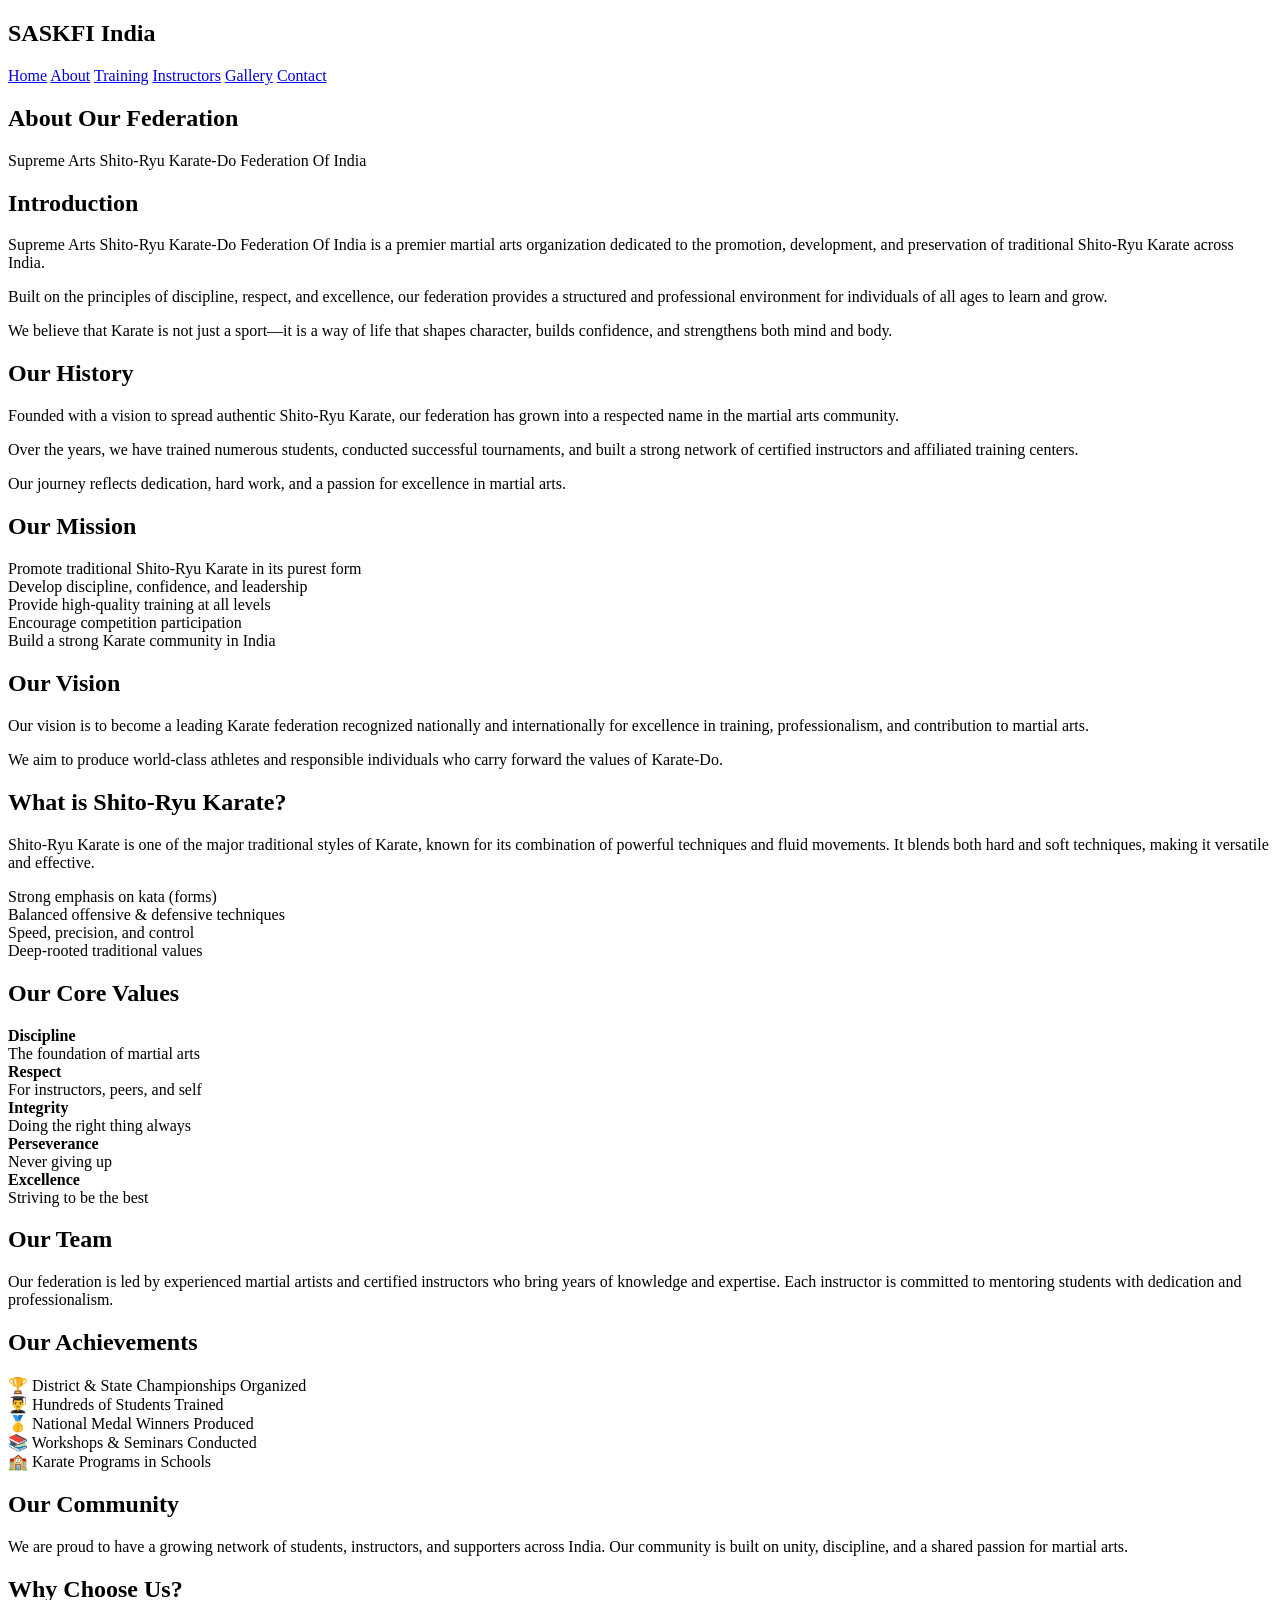
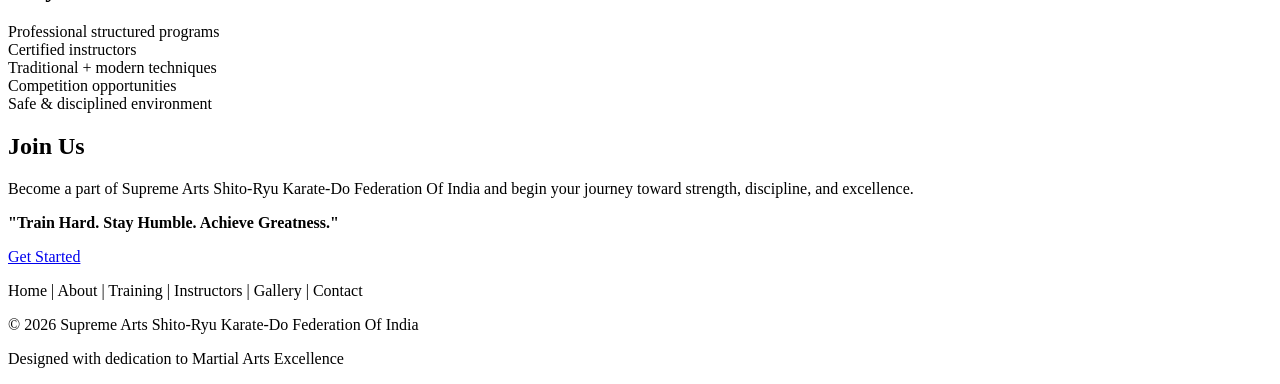
==== about.html @ 701a0145 "Add About page for Supreme Arts Shito-Ryu Karate-Do This file contains the complete HTML structure f" ====
<!DOCTYPE html>
<html lang="en">

<head>
    <meta charset="UTF-8">
    <meta name="viewport" content="width=device-width, initial-scale=1.0">

    <title>About | Supreme Arts Shito-Ryu Karate-Do Federation Of India</title>

    <link href="https://fonts.googleapis.com/css2?family=Poppins:wght@300;400;600;700&display=swap" rel="stylesheet">
    <link rel="stylesheet" href="style.css">
</head>

<body>

    <!-- HEADER -->
    <header class="header">
        <h2 class="logo">SASKFI India</h2>
        <nav class="nav">
            <a href="index.html">Home</a>
            <a href="about.html" class="active">About</a>
            <a href="training.html">Training</a>
            <a href="instructors.html">Instructors</a>
            <a href="gallery.html">Gallery</a>
            <a href="contact.html">Contact</a>
        </nav>
    </header>

    <!-- PAGE HERO -->
    <section class="hero">
        <h1>About Our Federation</h1>
        <p>Supreme Arts Shito-Ryu Karate-Do Federation Of India</p>
    </section>

    <!-- INTRODUCTION -->
    <section class="section">
        <h2>Introduction</h2>

        <p>
            Supreme Arts Shito-Ryu Karate-Do Federation Of India is a premier martial arts organization dedicated to the promotion, development, and preservation of traditional Shito-Ryu Karate across India.
        </p>

        <p>
            Built on the principles of discipline, respect, and excellence, our federation provides a structured and professional environment for individuals of all ages to learn and grow.
        </p>

        <p>
            We believe that Karate is not just a sport—it is a way of life that shapes character, builds confidence, and strengthens both mind and body.
        </p>
    </section>

    <!-- HISTORY -->
    <section class="section">
        <h2>Our History</h2>

        <p>
            Founded with a vision to spread authentic Shito-Ryu Karate, our federation has grown into a respected name in the martial arts community.
        </p>

        <p>
            Over the years, we have trained numerous students, conducted successful tournaments, and built a strong network of certified instructors and affiliated training centers.
        </p>

        <p>
            Our journey reflects dedication, hard work, and a passion for excellence in martial arts.
        </p>
    </section>

    <!-- MISSION -->
    <section class="section">
        <h2>Our Mission</h2>

        <div class="grid">
            <div class="card">Promote traditional Shito-Ryu Karate in its purest form</div>
            <div class="card">Develop discipline, confidence, and leadership</div>
            <div class="card">Provide high-quality training at all levels</div>
            <div class="card">Encourage competition participation</div>
            <div class="card">Build a strong Karate community in India</div>
        </div>
    </section>

    <!-- VISION -->
    <section class="section">
        <h2>Our Vision</h2>

        <p>
            Our vision is to become a leading Karate federation recognized nationally and internationally for excellence in training, professionalism, and contribution to martial arts.
        </p>

        <p>
            We aim to produce world-class athletes and responsible individuals who carry forward the values of Karate-Do.
        </p>
    </section>

    <!-- SHITO-RYU -->
    <section class="section">
        <h2>What is Shito-Ryu Karate?</h2>

        <p>
            Shito-Ryu Karate is one of the major traditional styles of Karate, known for its combination of powerful techniques and fluid movements. It blends both hard and soft techniques, making it versatile and effective.
        </p>

        <div class="grid">
            <div class="card">Strong emphasis on kata (forms)</div>
            <div class="card">Balanced offensive & defensive techniques</div>
            <div class="card">Speed, precision, and control</div>
            <div class="card">Deep-rooted traditional values</div>
        </div>
    </section>

    <!-- VALUES -->
    <section class="section">
        <h2>Our Core Values</h2>

        <div class="grid">
            <div class="card"><strong>Discipline</strong><br>The foundation of martial arts</div>
            <div class="card"><strong>Respect</strong><br>For instructors, peers, and self</div>
            <div class="card"><strong>Integrity</strong><br>Doing the right thing always</div>
            <div class="card"><strong>Perseverance</strong><br>Never giving up</div>
            <div class="card"><strong>Excellence</strong><br>Striving to be the best</div>
        </div>
    </section>

    <!-- TEAM -->
    <section class="section">
        <h2>Our Team</h2>

        <p>
            Our federation is led by experienced martial artists and certified instructors who bring years of knowledge and expertise. Each instructor is committed to mentoring students with dedication and professionalism.
        </p>
    </section>

    <!-- ACHIEVEMENTS -->
    <section class="section">
        <h2>Our Achievements</h2>

        <div class="grid">
            <div class="card">🏆 District & State Championships Organized</div>
            <div class="card">👨‍🎓 Hundreds of Students Trained</div>
            <div class="card">🥇 National Medal Winners Produced</div>
            <div class="card">📚 Workshops & Seminars Conducted</div>
            <div class="card">🏫 Karate Programs in Schools</div>
        </div>
    </section>

    <!-- COMMUNITY -->
    <section class="section">
        <h2>Our Community</h2>

        <p>
            We are proud to have a growing network of students, instructors, and supporters across India. Our community is built on unity, discipline, and a shared passion for martial arts.
        </p>
    </section>

    <!-- WHY CHOOSE US -->
    <section class="section">
        <h2>Why Choose Us?</h2>

        <div class="grid">
            <div class="card">Professional structured programs</div>
            <div class="card">Certified instructors</div>
            <div class="card">Traditional + modern techniques</div>
            <div class="card">Competition opportunities</div>
            <div class="card">Safe & disciplined environment</div>
        </div>
    </section>

    <!-- CTA -->
    <section class="section">
        <h2>Join Us</h2>

        <p>
            Become a part of Supreme Arts Shito-Ryu Karate-Do Federation Of India and begin your journey toward strength, discipline, and excellence.
        </p>

        <p><strong>"Train Hard. Stay Humble. Achieve Greatness."</strong></p>

        <a href="contact.html" class="btn">Get Started</a>
    </section>

    <!-- FOOTER -->
    <footer class="footer">
        <p>Home | About | Training | Instructors | Gallery | Contact</p>
        <p>© 2026 Supreme Arts Shito-Ryu Karate-Do Federation Of India</p>
        <p>Designed with dedication to Martial Arts Excellence</p>
    </footer>

</body>

</html>
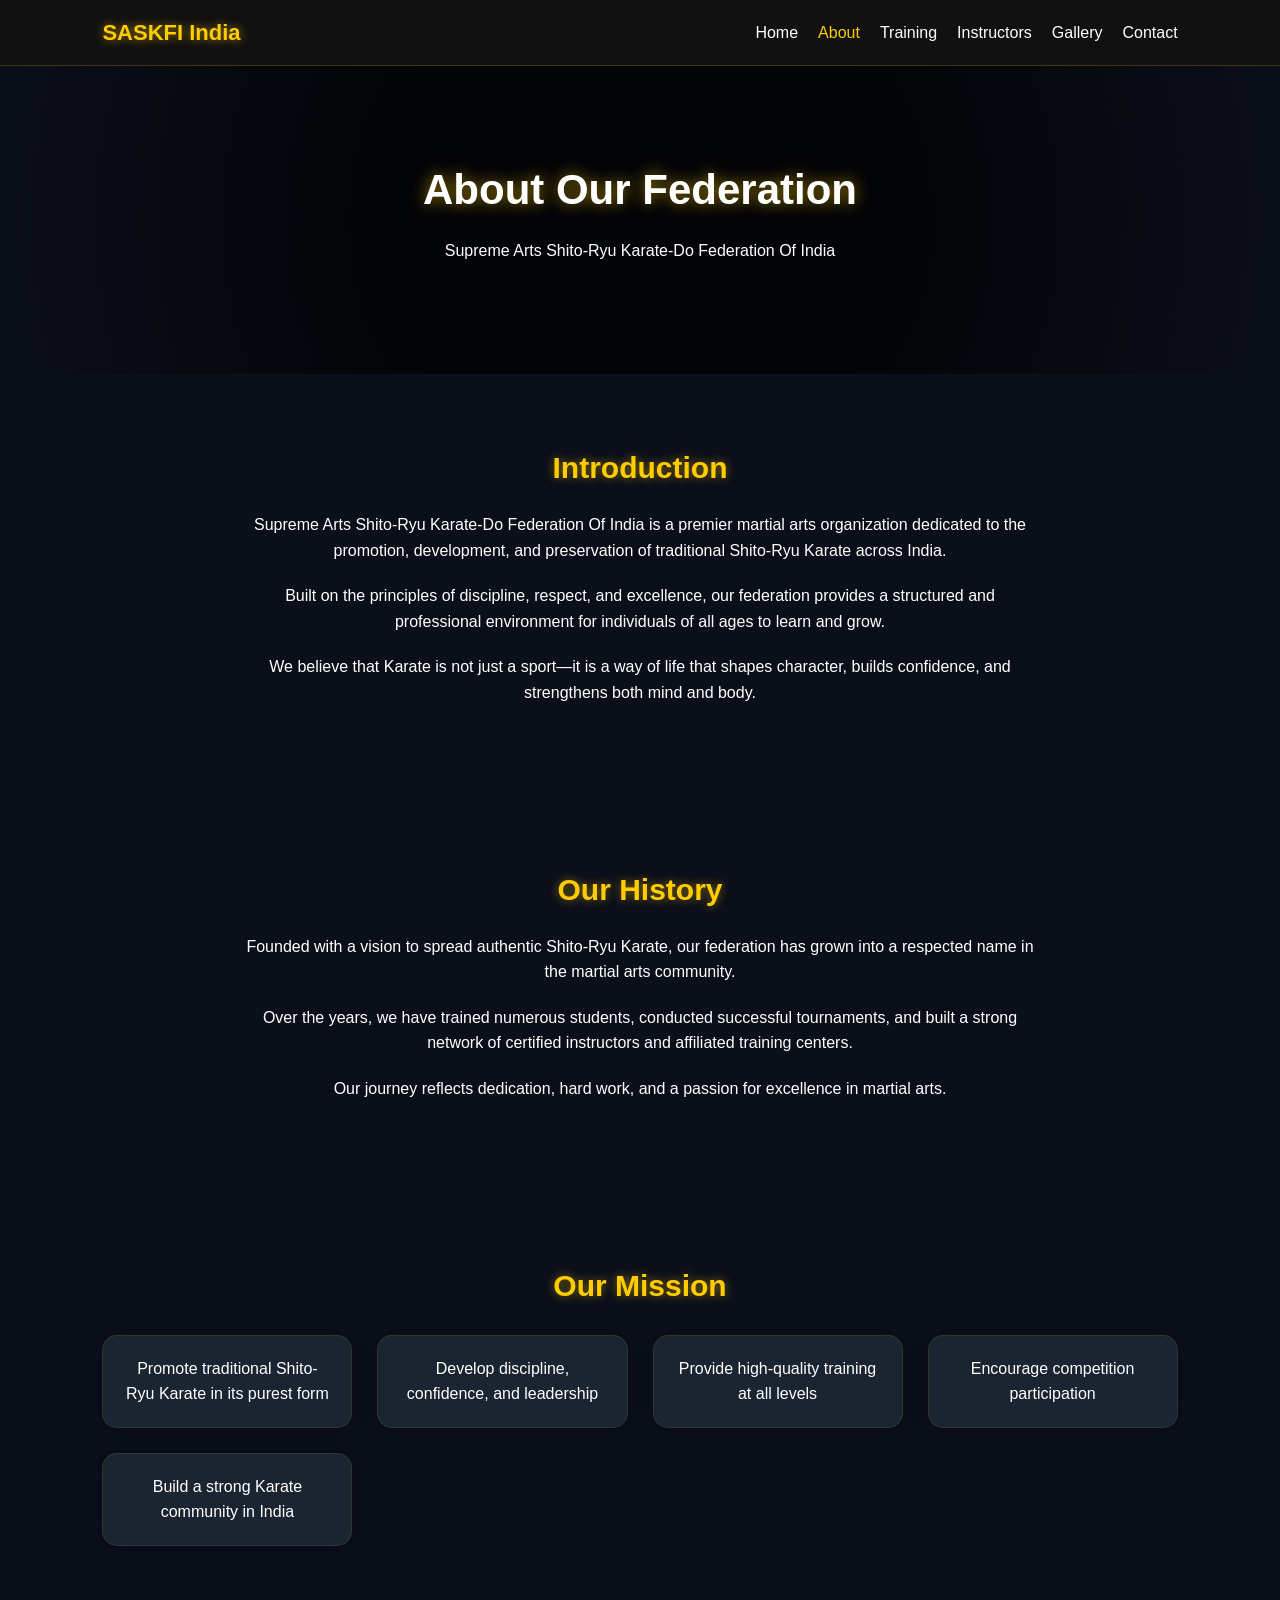
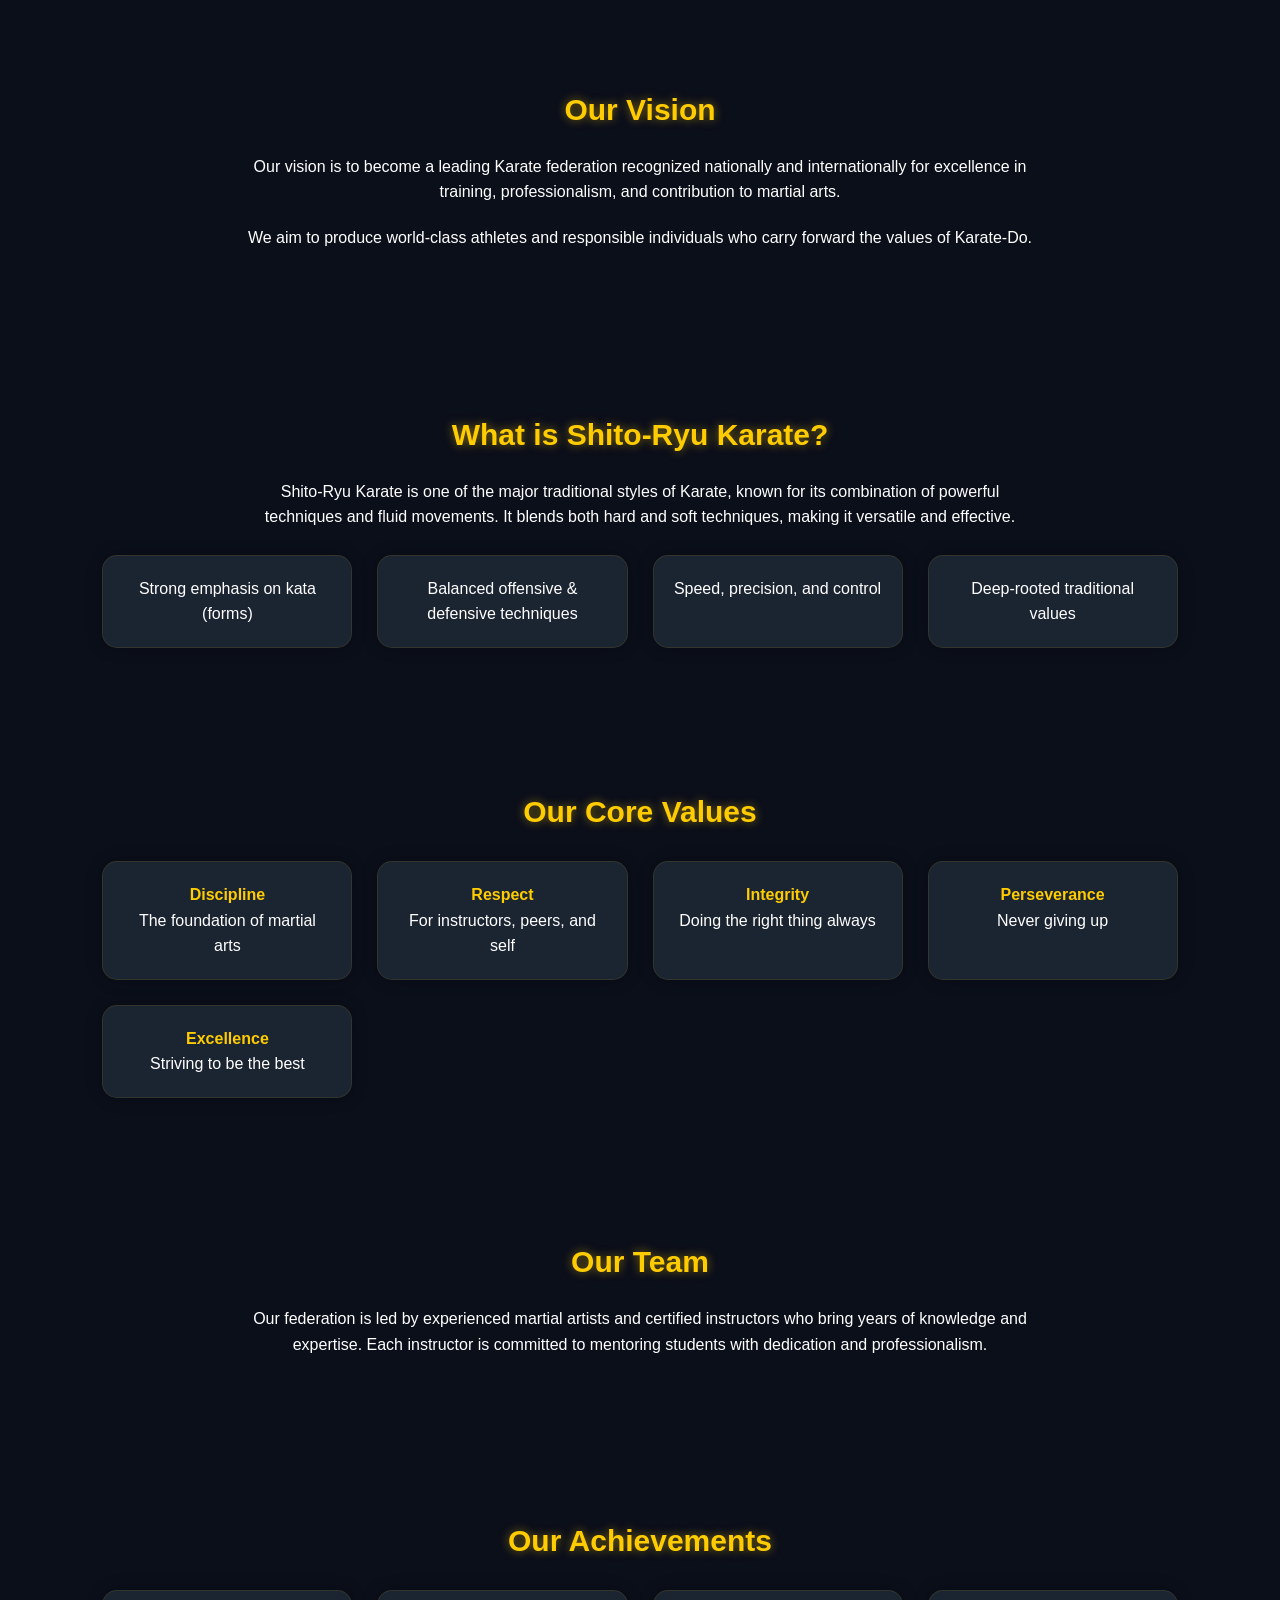
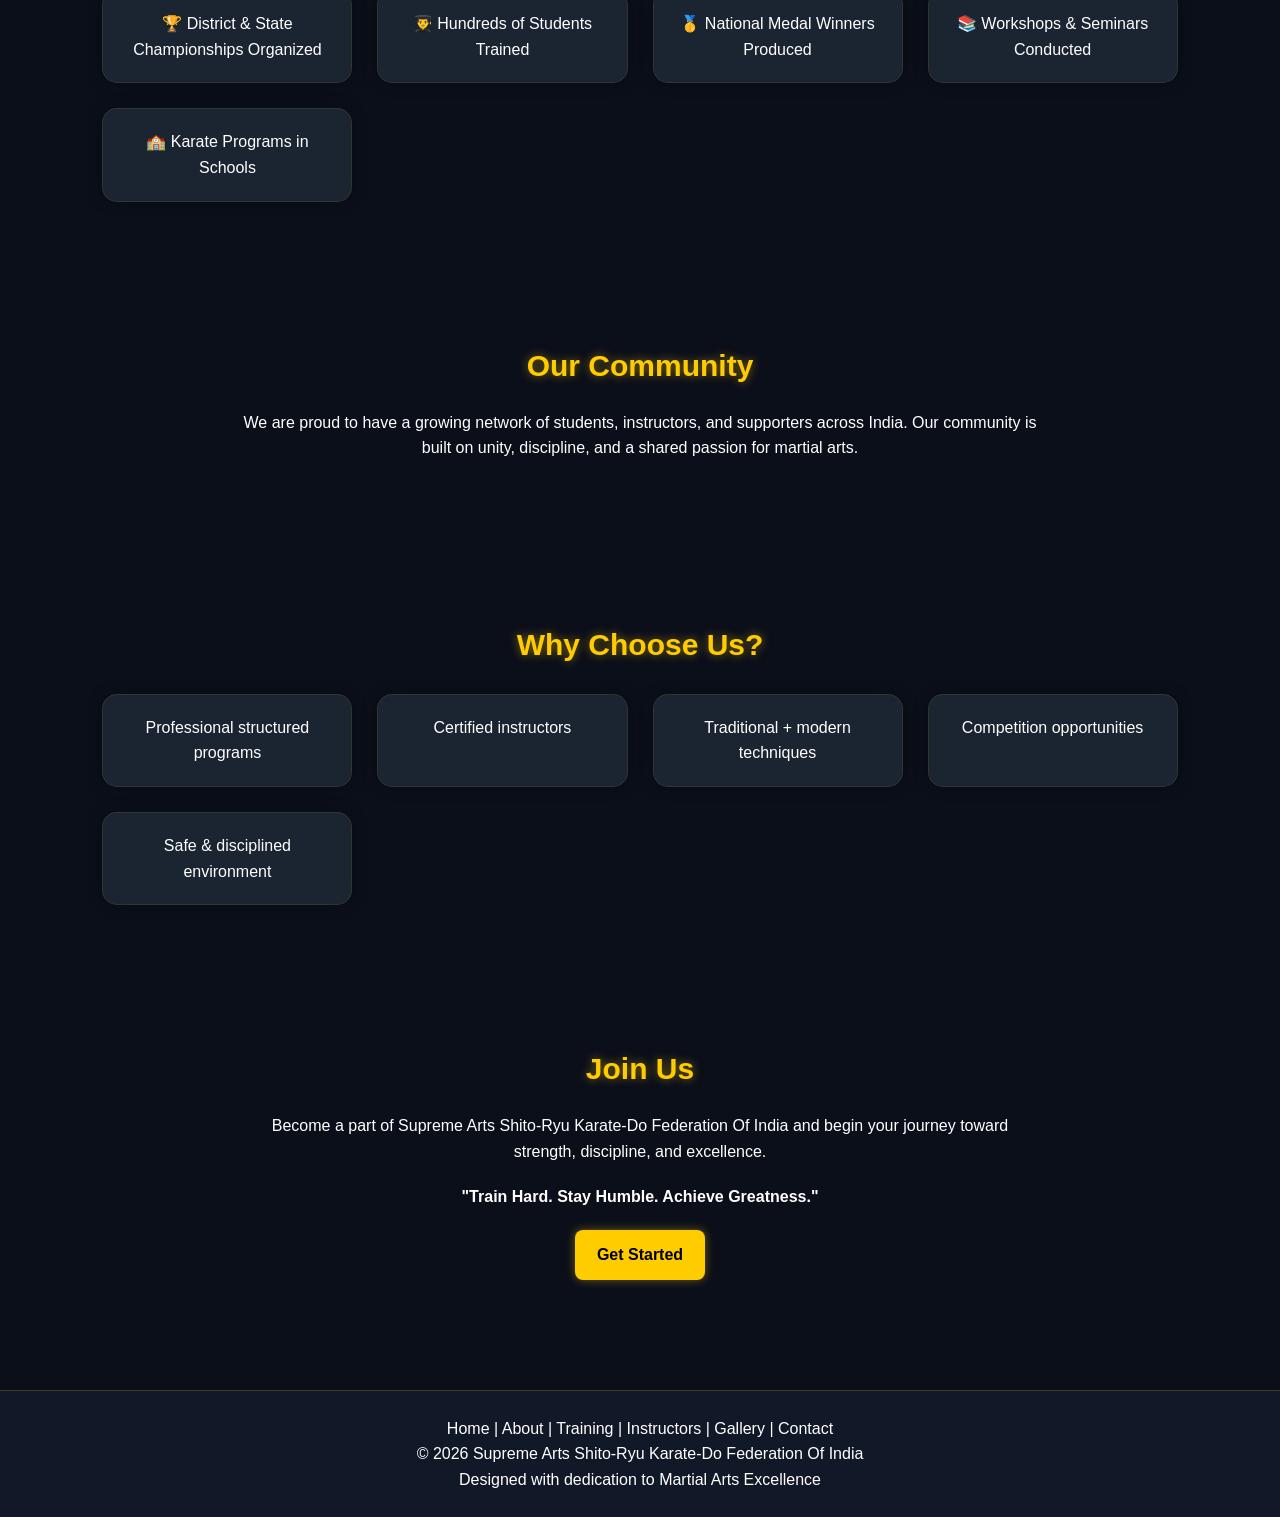
==== commit f21b9c6a: "Add script tag for external JavaScript file" ====
--- a/about.html
+++ b/about.html
@@ -184,6 +184,7 @@
         <p>© 2026 Supreme Arts Shito-Ryu Karate-Do Federation Of India</p>
         <p>Designed with dedication to Martial Arts Excellence</p>
     </footer>
+<script src="script.js"></script>
 
 </body>
 
--- a/style.css
+++ b/style.css
@@ -0,0 +1,405 @@
+/* ========================= */
+
+
+/* RESET + GLOBAL */
+
+
+/* ========================= */
+
+* {
+    margin: 0;
+    padding: 0;
+    box-sizing: border-box;
+    font-family: 'Poppins', sans-serif;
+    transition: all 0.3s ease-in-out;
+}
+
+html {
+    scroll-behavior: smooth;
+}
+
+body {
+    background: #0b0f1a;
+    color: #ffffff;
+    line-height: 1.6;
+}
+
+
+/* ========================= */
+
+
+/* HEADER */
+
+
+/* ========================= */
+
+.header {
+    display: flex;
+    justify-content: space-between;
+    align-items: center;
+    padding: 15px 8%;
+    background: rgba(17, 24, 39, 0.95);
+    backdrop-filter: blur(12px);
+    position: sticky;
+    top: 0;
+    z-index: 1000;
+    border-bottom: 1px solid rgba(255, 204, 0, 0.2);
+}
+
+.logo {
+    font-size: 22px;
+    font-weight: 700;
+    color: #ffcc00;
+    text-shadow: 0 0 10px rgba(255, 204, 0, 0.6);
+}
+
+
+/* ========================= */
+
+
+/* NAVIGATION */
+
+
+/* ========================= */
+
+.nav {
+    display: flex;
+    align-items: center;
+}
+
+.nav a {
+    margin-left: 20px;
+    text-decoration: none;
+    color: #fff;
+    font-weight: 500;
+    position: relative;
+}
+
+.nav a::after {
+    content: "";
+    position: absolute;
+    width: 0%;
+    height: 2px;
+    bottom: -5px;
+    left: 0;
+    background: #ffcc00;
+    transition: 0.3s;
+}
+
+.nav a:hover::after {
+    width: 100%;
+}
+
+.nav a:hover,
+.nav a.active {
+    color: #ffcc00;
+}
+
+
+/* ========================= */
+
+
+/* HERO SECTION */
+
+
+/* ========================= */
+
+.hero {
+    text-align: center;
+    padding: 90px 20px;
+    position: relative;
+    background: linear-gradient(rgba(0, 0, 0, 0.75), rgba(0, 0, 0, 0.75)), url('https://images.unsplash.com/photo-1549719386-74dfcbf7dbed');
+    background-size: cover;
+    background-position: center;
+}
+
+.hero::after {
+    content: "";
+    position: absolute;
+    inset: 0;
+    background: radial-gradient(circle, transparent 40%, #0b0f1a 100%);
+}
+
+.hero h1 {
+    font-size: 42px;
+    margin-bottom: 15px;
+    text-shadow: 0 0 15px rgba(255, 204, 0, 0.6);
+}
+
+.hero p {
+    max-width: 700px;
+    margin: auto;
+    margin-bottom: 20px;
+}
+
+
+/* ========================= */
+
+
+/* BUTTONS */
+
+
+/* ========================= */
+
+.btn {
+    display: inline-block;
+    padding: 12px 22px;
+    background: #ffcc00;
+    color: #000;
+    text-decoration: none;
+    border-radius: 8px;
+    font-weight: 600;
+    box-shadow: 0 0 10px rgba(255, 204, 0, 0.4);
+}
+
+.btn:hover {
+    transform: translateY(-3px);
+    background: #ffaa00;
+    box-shadow: 0 0 25px rgba(255, 170, 0, 0.9);
+}
+
+.btn.secondary {
+    background: transparent;
+    border: 1px solid #ffcc00;
+    color: #ffcc00;
+}
+
+
+/* ========================= */
+
+
+/* SECTIONS */
+
+
+/* ========================= */
+
+.section {
+    padding: 70px 8%;
+    text-align: center;
+    animation: fadeInUp 0.8s ease;
+}
+
+.section h2 {
+    font-size: 30px;
+    color: #ffcc00;
+    margin-bottom: 20px;
+    text-shadow: 0 0 10px rgba(255, 204, 0, 0.5);
+}
+
+.section p {
+    max-width: 800px;
+    margin: auto;
+    margin-bottom: 20px;
+}
+
+
+/* ========================= */
+
+
+/* GRID */
+
+
+/* ========================= */
+
+.grid {
+    display: grid;
+    grid-template-columns: repeat(auto-fit, minmax(250px, 1fr));
+    gap: 25px;
+    margin-top: 25px;
+}
+
+
+/* ========================= */
+
+
+/* CARDS */
+
+
+/* ========================= */
+
+.card {
+    background: rgba(31, 41, 55, 0.85);
+    backdrop-filter: blur(12px);
+    padding: 20px;
+    border-radius: 15px;
+    border: 1px solid rgba(255, 204, 0, 0.1);
+    box-shadow: 0 0 15px rgba(0, 0, 0, 0.3);
+}
+
+.card:hover {
+    transform: translateY(-10px) scale(1.03);
+    background: rgba(55, 65, 81, 0.9);
+    box-shadow: 0 0 25px rgba(255, 204, 0, 0.4);
+}
+
+.card strong {
+    color: #ffcc00;
+}
+
+
+/* ========================= */
+
+
+/* IMAGES */
+
+
+/* ========================= */
+
+.instructor-img {
+    width: 100%;
+    height: 200px;
+    object-fit: cover;
+    border-radius: 12px;
+    margin-bottom: 10px;
+}
+
+.card:hover .instructor-img {
+    transform: scale(1.06);
+}
+
+
+/* ========================= */
+
+
+/* GALLERY */
+
+
+/* ========================= */
+
+.gallery-grid img {
+    width: 100%;
+    height: 340px;
+    object-fit: cover;
+    border-radius: 12px;
+}
+
+.gallery-grid img.trophy {
+    width: 100%;
+    height: auto;
+    object-fit: cover;
+    border-radius: 12px;
+}
+
+.gallery-grid img:hover {
+    transform: scale(1.05);
+}
+
+
+/* ========================= */
+
+
+/* FORM */
+
+
+/* ========================= */
+
+.contact-form {
+    max-width: 600px;
+    margin: auto;
+    display: flex;
+    flex-direction: column;
+    gap: 15px;
+}
+
+.contact-form input,
+.contact-form textarea {
+    padding: 12px;
+    border: none;
+    border-radius: 6px;
+}
+
+.contact-form input:focus,
+.contact-form textarea:focus {
+    box-shadow: 0 0 6px #ffcc00;
+}
+
+
+/* ========================= */
+
+
+/* FOOTER */
+
+
+/* ========================= */
+
+.footer {
+    background: #111827;
+    padding: 25px;
+    text-align: center;
+    margin-top: 40px;
+    border-top: 1px solid rgba(255, 204, 0, 0.2);
+}
+
+
+/* ========================= */
+
+
+/* ANIMATIONS */
+
+
+/* ========================= */
+
+@keyframes fadeInUp {
+    from {
+        opacity: 0;
+        transform: translateY(40px);
+    }
+    to {
+        opacity: 1;
+        transform: translateY(0);
+    }
+}
+
+
+/* ========================= */
+
+
+/* RESPONSIVE */
+
+
+/* ========================= */
+
+@media(max-width:1024px) {
+    .hero h1 {
+        font-size: 32px;
+    }
+}
+
+@media(max-width:768px) {
+    .header {
+        flex-direction: column;
+        align-items: flex-start;
+    }
+    .nav {
+        flex-wrap: wrap;
+        justify-content: center;
+        width: 100%;
+    }
+    .nav a {
+        margin: 10px;
+    }
+    .hero {
+        padding: 60px 15px;
+    }
+    .hero h1 {
+        font-size: 26px;
+    }
+    .section {
+        padding: 40px 20px;
+    }
+    .grid {
+        grid-template-columns: 1fr;
+    }
+}
+
+@media(max-width:480px) {
+    .logo {
+        font-size: 18px;
+    }
+    .hero h1 {
+        font-size: 22px;
+    }
+    .btn {
+        width: 100%;
+    }
+}
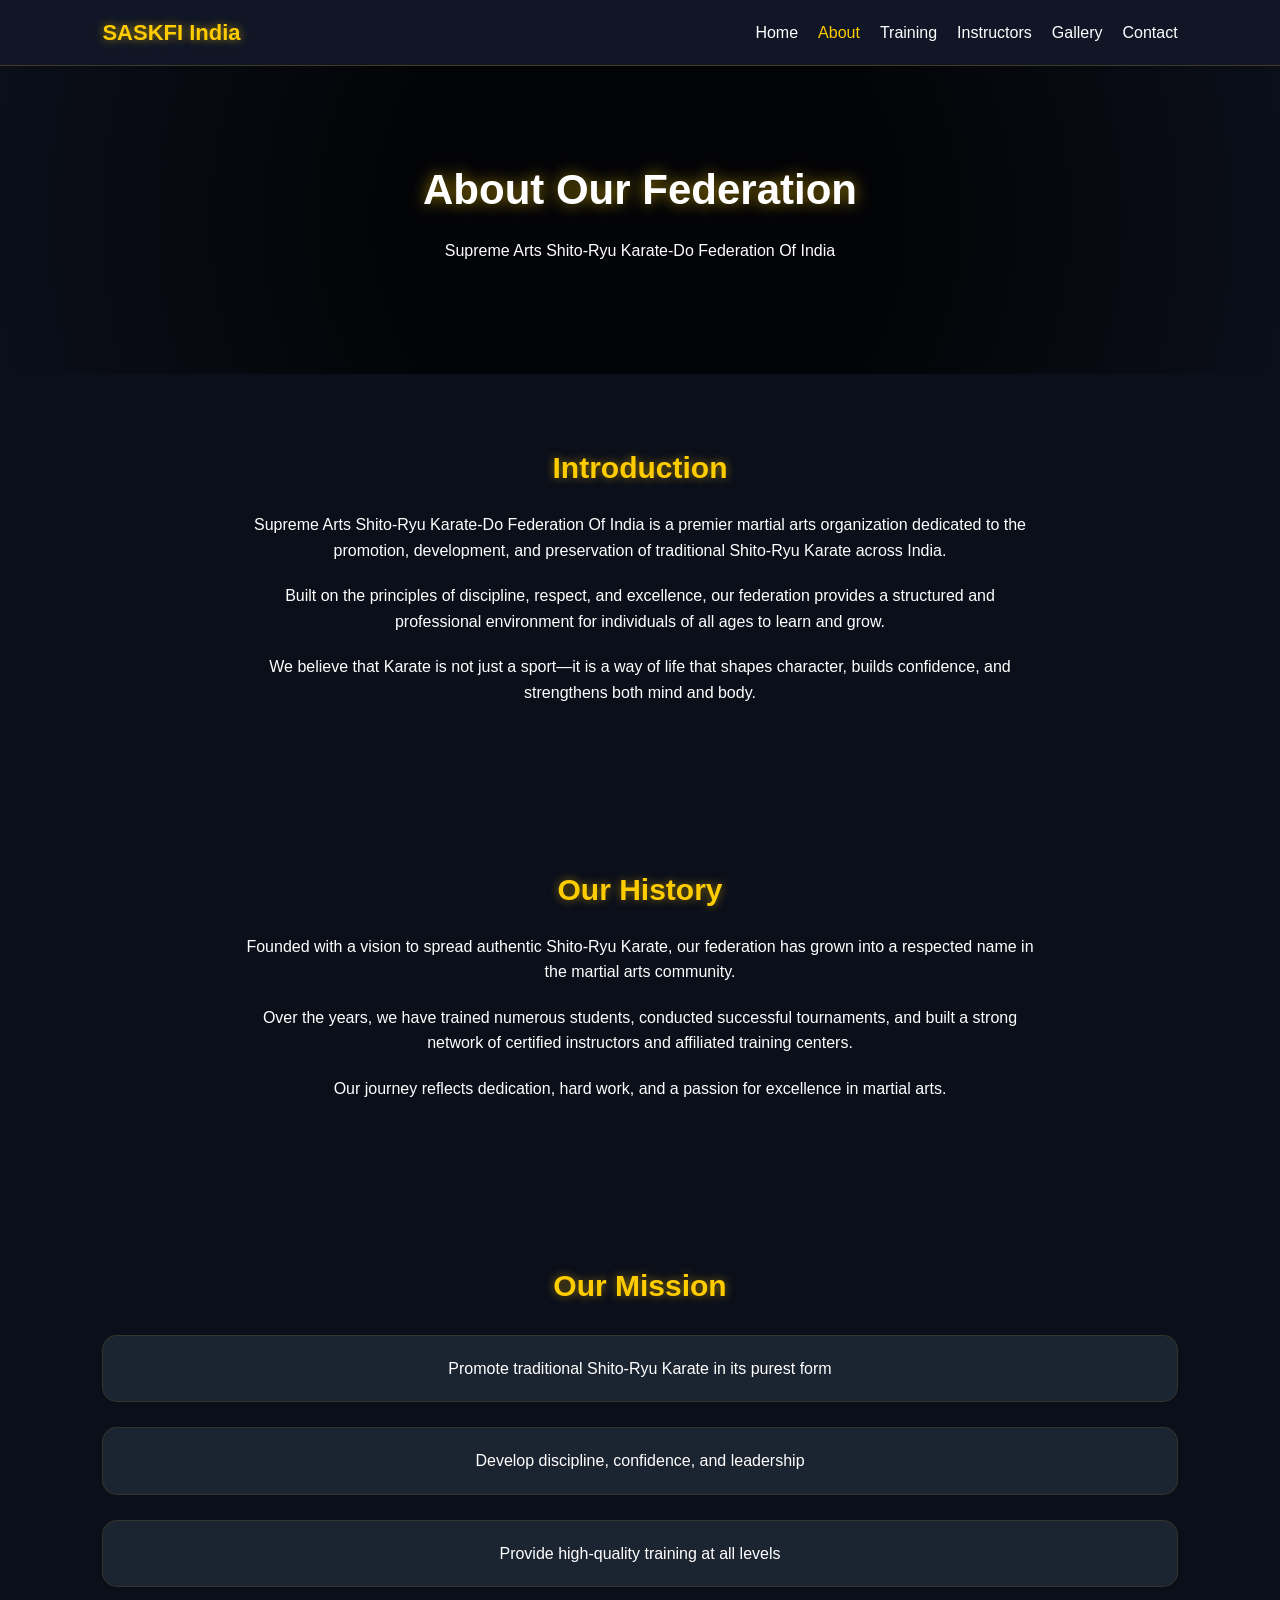
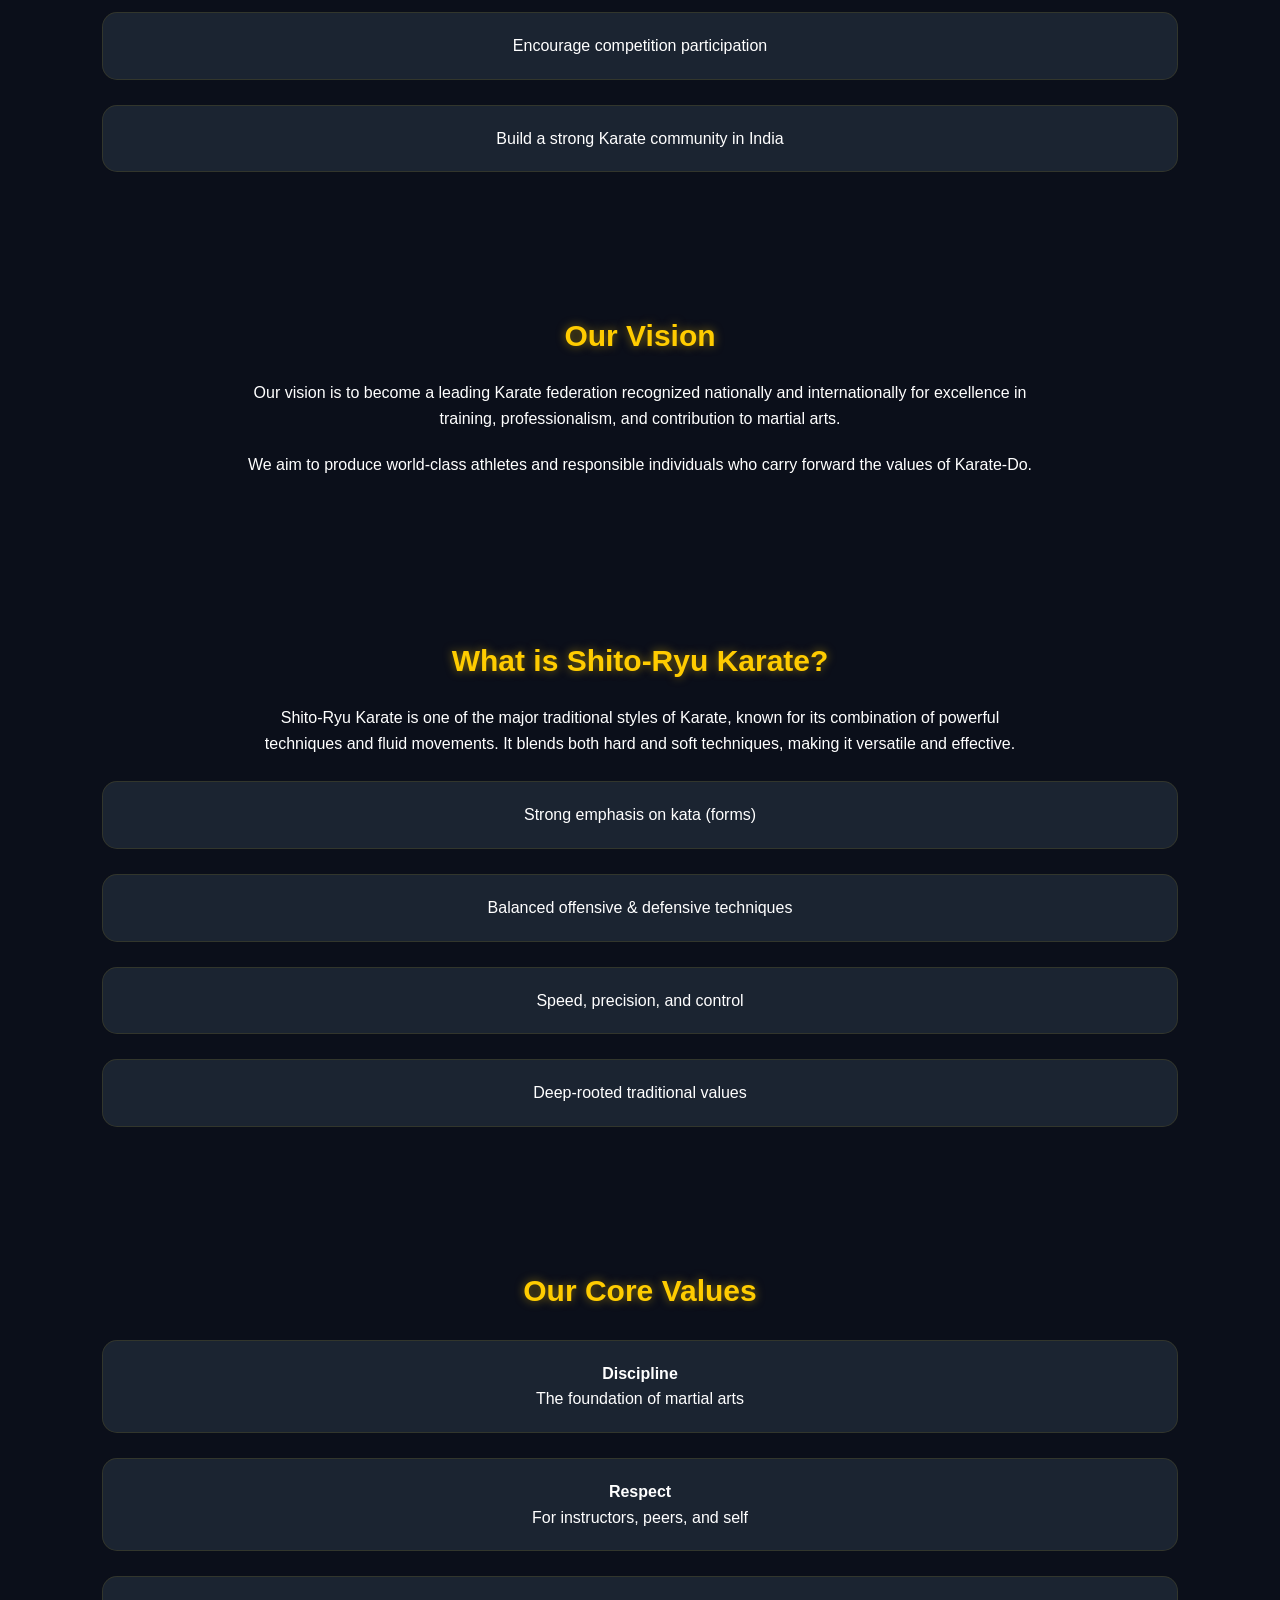
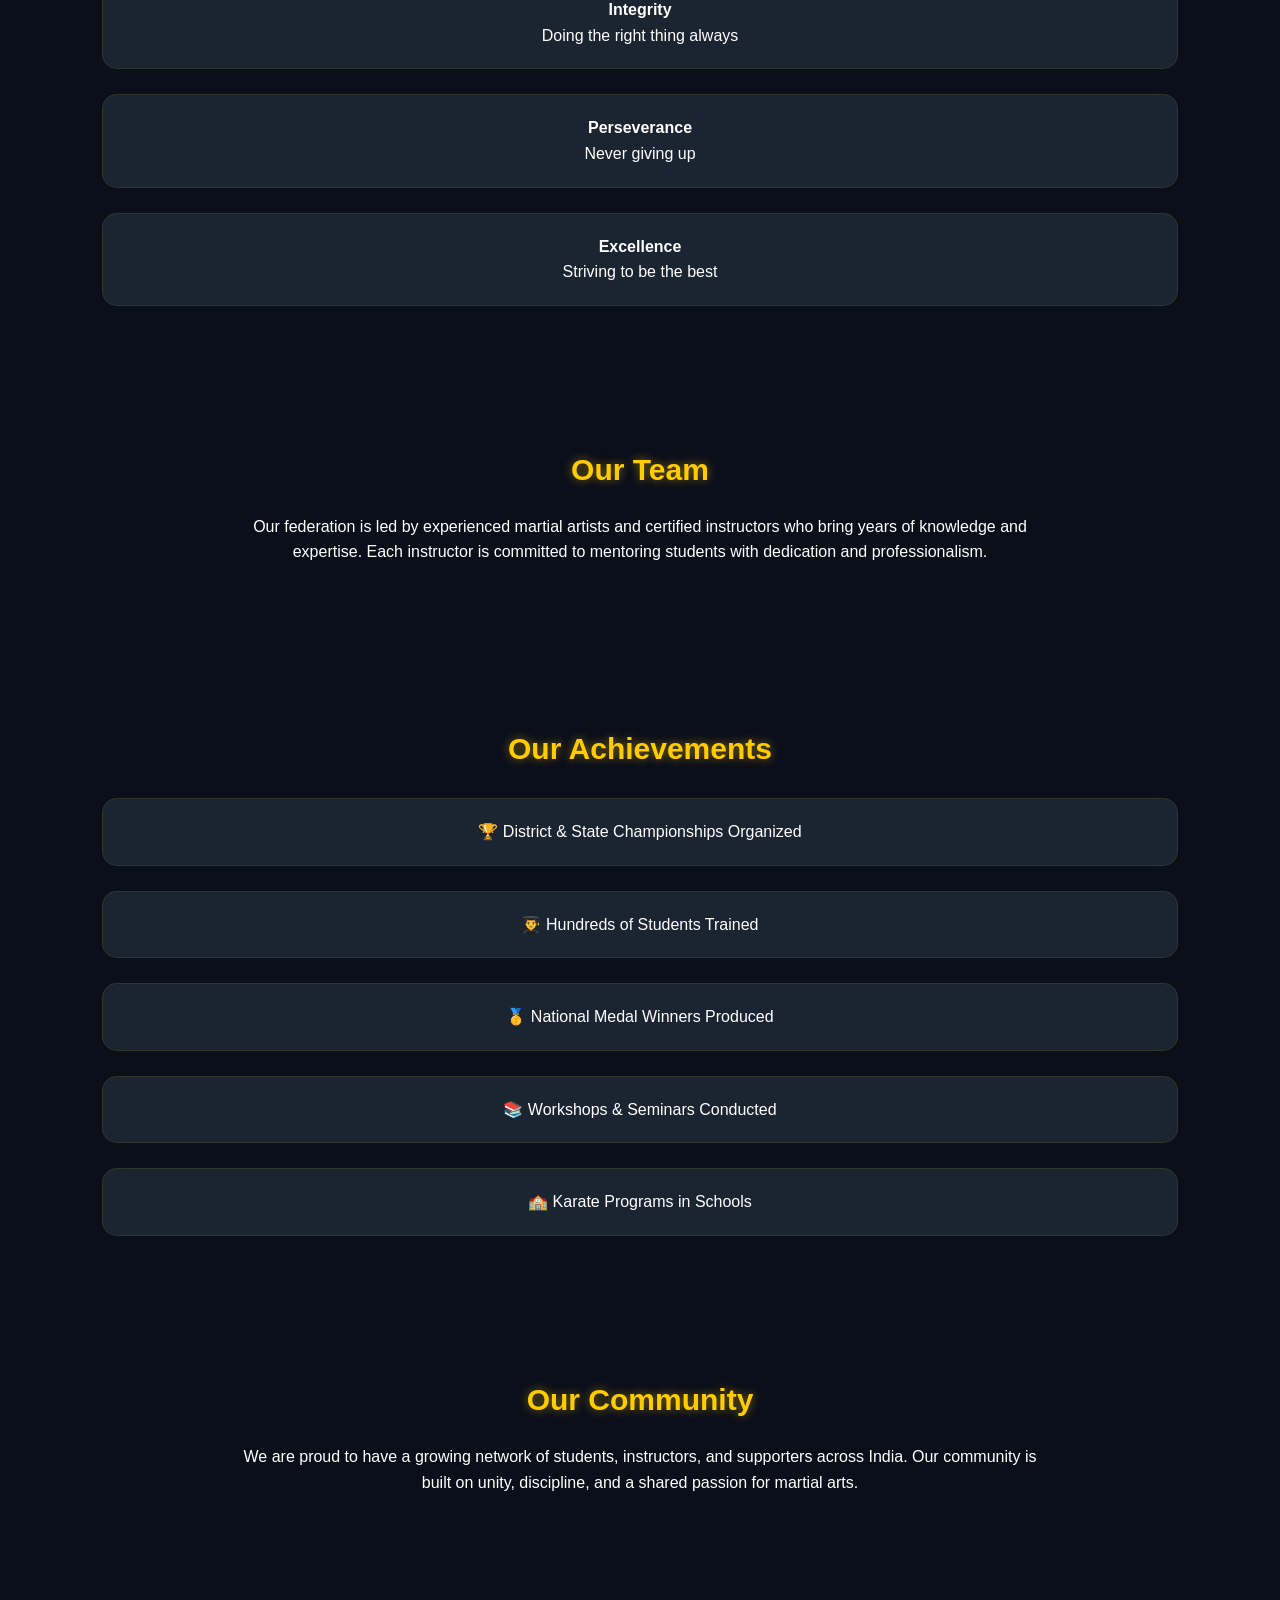
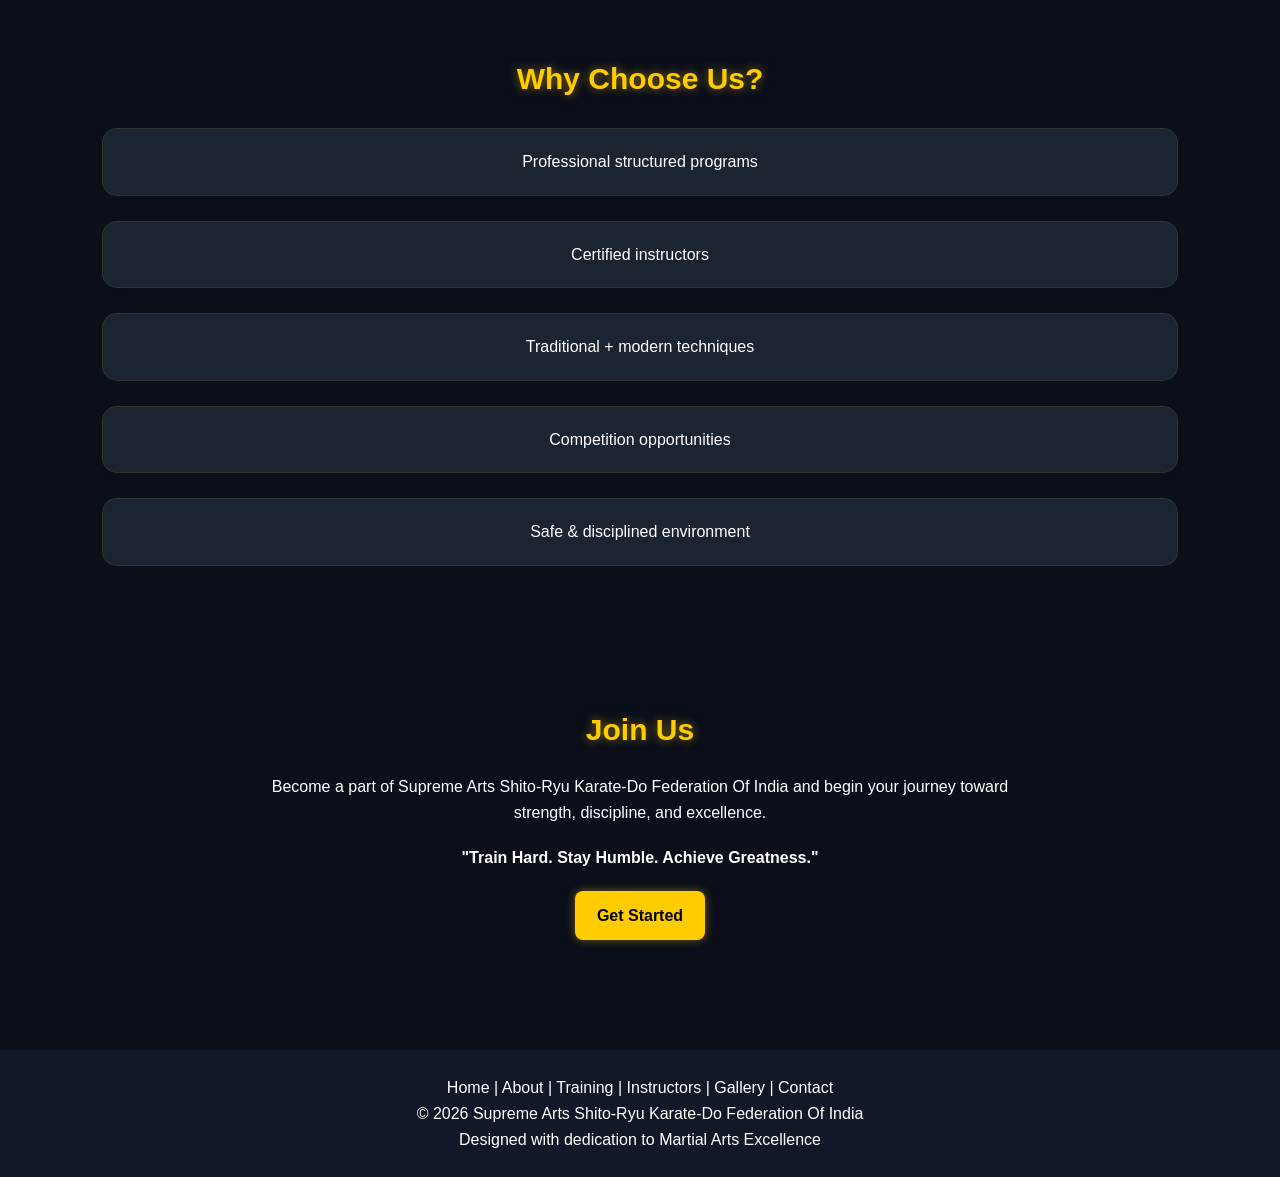
==== commit 9b70fc91: "Add files via upload" ====
--- a/about.html
+++ b/about.html
@@ -184,8 +184,7 @@
         <p>© 2026 Supreme Arts Shito-Ryu Karate-Do Federation Of India</p>
         <p>Designed with dedication to Martial Arts Excellence</p>
     </footer>
-<script src="script.js"></script>
 
 </body>
 
-</html>
+</html>
--- a/style.css
+++ b/style.css
@@ -203,9 +203,72 @@
 
 .grid {
     display: grid;
-    grid-template-columns: repeat(auto-fit, minmax(250px, 1fr));
     gap: 25px;
     margin-top: 25px;
+}
+
+
+/* ========================= */
+
+
+/* GALLERY */
+
+.gallery-grid {
+    display: grid;
+    grid-template-columns: repeat(auto-fit, minmax(280px, 1fr));
+    gap: 20px;
+}
+
+
+/* MEDIA ITEM TEXT */
+
+.media-item {
+    text-align: center;
+}
+
+.media-item p {
+    margin-top: 8px;
+    font-size: 14px;
+    color: #ffcc00;
+    font-weight: 500;
+}
+
+
+/* ========================= */
+
+.gallery-grid {
+    grid-template-columns: repeat(auto-fit, minmax(280px, 1fr));
+}
+
+.gallery-grid video {
+    width: 100%;
+    height: 275px;
+    object-fit: cover;
+    border-radius: 12px;
+    background: #000;
+    box-shadow: 0 8px 25px rgba(0, 0, 0, 0.6);
+}
+
+.gallery-grid img {
+    width: 100%;
+    height: 275px;
+    object-fit: cover;
+    object-position: center;
+    border-radius: 12px;
+}
+
+.gallery-grid img.tournament {
+    height: 350px;
+}
+
+.gallery-grid img.tournament.national {
+    height: auto;
+}
+
+.gallery-grid img:hover,
+.gallery-grid video:hover {
+    transform: scale(1.05);
+    box-shadow: 0 0 25px rgba(255, 204, 0, 0.6);
 }
 
 
@@ -223,65 +286,45 @@
     padding: 20px;
     border-radius: 15px;
     border: 1px solid rgba(255, 204, 0, 0.1);
-    box-shadow: 0 0 15px rgba(0, 0, 0, 0.3);
+    text-decoration: none;
+    color: #fff;
 }
 
 .card:hover {
     transform: translateY(-10px) scale(1.03);
-    background: rgba(55, 65, 81, 0.9);
-    box-shadow: 0 0 25px rgba(255, 204, 0, 0.4);
-}
-
-.card strong {
-    color: #ffcc00;
-}
-
-
-/* ========================= */
-
-
-/* IMAGES */
-
-
-/* ========================= */
-
-.instructor-img {
-    width: 100%;
-    height: 200px;
+}
+
+
+/* ========================= */
+
+
+/* IMAGE FIX (🔥 IMPORTANT) */
+
+
+/* ========================= */
+
+
+/* ========================= */
+
+
+/* PROFILE IMAGE (CIRCLE FULL VIEW) */
+
+
+/* ========================= */
+
+.instructor-img,
+.leader-img {
+    width: 180px;
+    height: 180px;
+    border-radius: 50%;
     object-fit: cover;
-    border-radius: 12px;
-    margin-bottom: 10px;
-}
-
-.card:hover .instructor-img {
-    transform: scale(1.06);
-}
-
-
-/* ========================= */
-
-
-/* GALLERY */
-
-
-/* ========================= */
-
-.gallery-grid img {
-    width: 100%;
-    height: 340px;
-    object-fit: cover;
-    border-radius: 12px;
-}
-
-.gallery-grid img.trophy {
-    width: 100%;
-    height: auto;
-    object-fit: cover;
-    border-radius: 12px;
-}
-
-.gallery-grid img:hover {
-    transform: scale(1.05);
+    /* full image */
+    object-position: center top;
+    /* 🔥 face upar shift */
+    background: #000;
+    padding: 5px;
+    margin: 10px auto;
+    display: block;
 }
 
 
@@ -308,11 +351,6 @@
     border-radius: 6px;
 }
 
-.contact-form input:focus,
-.contact-form textarea:focus {
-    box-shadow: 0 0 6px #ffcc00;
-}
-
 
 /* ========================= */
 
@@ -327,14 +365,13 @@
     padding: 25px;
     text-align: center;
     margin-top: 40px;
-    border-top: 1px solid rgba(255, 204, 0, 0.2);
-}
-
-
-/* ========================= */
-
-
-/* ANIMATIONS */
+}
+
+
+/* ========================= */
+
+
+/* ANIMATION */
 
 
 /* ========================= */
@@ -359,47 +396,15 @@
 
 /* ========================= */
 
-@media(max-width:1024px) {
-    .hero h1 {
-        font-size: 32px;
-    }
-}
-
 @media(max-width:768px) {
     .header {
         flex-direction: column;
-        align-items: flex-start;
     }
     .nav {
         flex-wrap: wrap;
         justify-content: center;
-        width: 100%;
-    }
-    .nav a {
-        margin: 10px;
-    }
-    .hero {
-        padding: 60px 15px;
     }
     .hero h1 {
         font-size: 26px;
     }
-    .section {
-        padding: 40px 20px;
-    }
-    .grid {
-        grid-template-columns: 1fr;
-    }
-}
-
-@media(max-width:480px) {
-    .logo {
-        font-size: 18px;
-    }
-    .hero h1 {
-        font-size: 22px;
-    }
-    .btn {
-        width: 100%;
-    }
-}
+}
